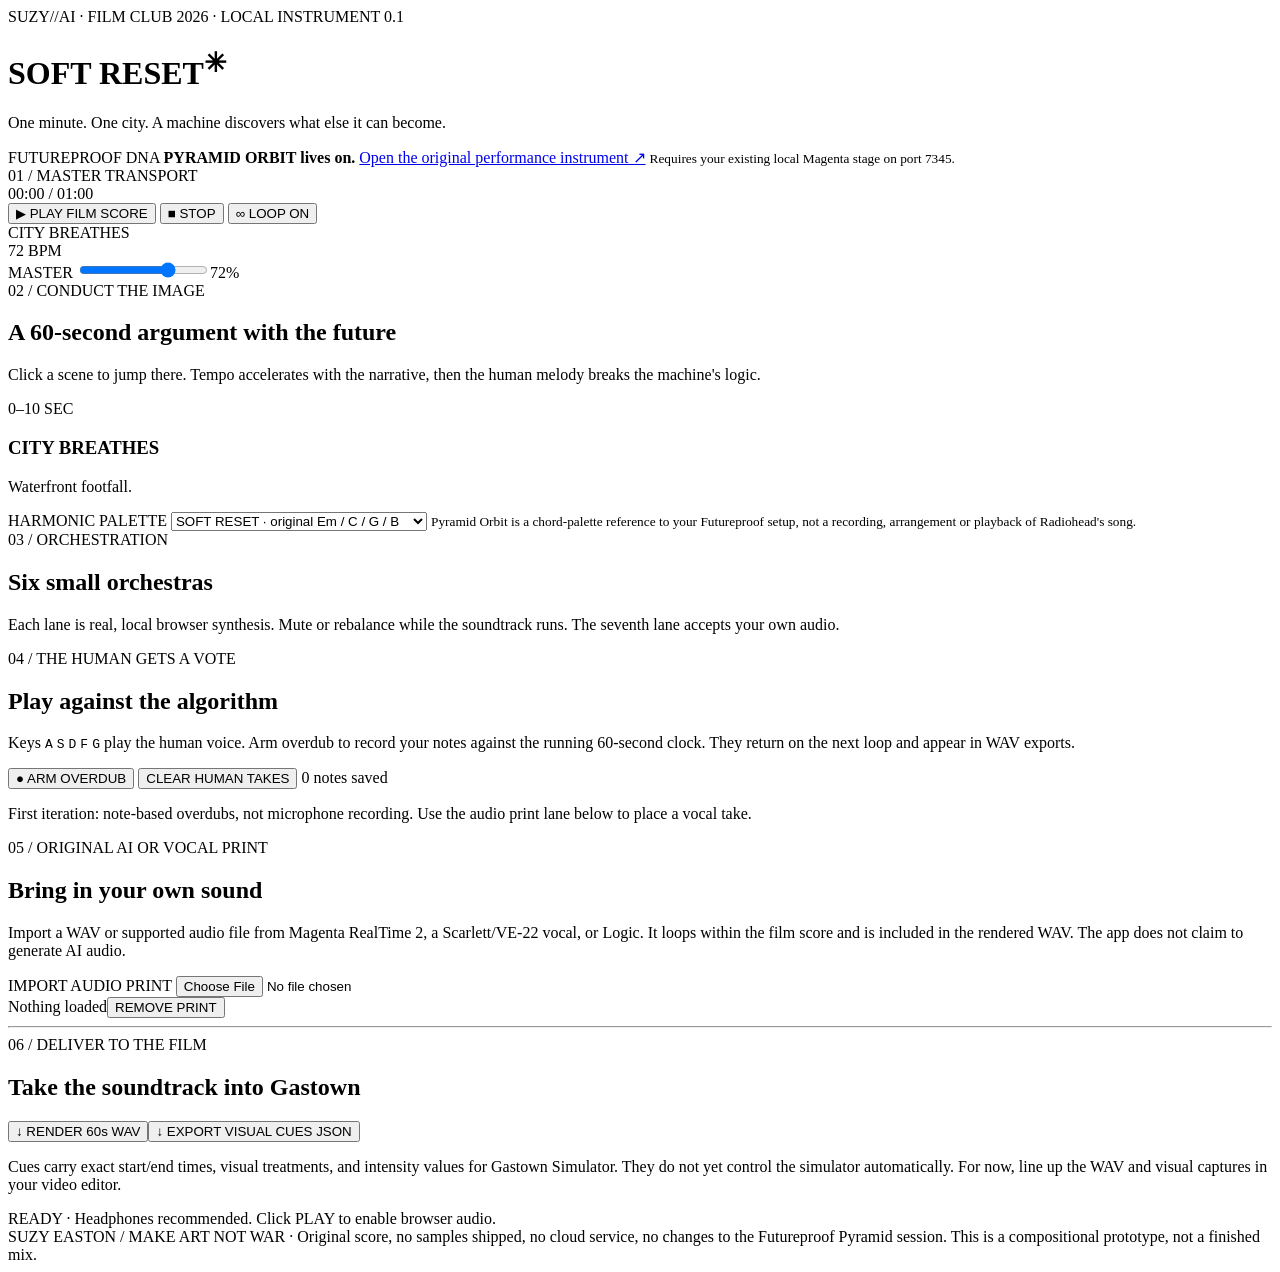
==== performance/film-club-2026/index.html @ c1063552 "feat(film-club): add Pyramid-inspired orchestration and film cue interface" ====
<!doctype html>
<html lang="en">
<head>
<meta charset="utf-8">
<meta name="viewport" content="width=device-width,initial-scale=1">
<meta name="theme-color" content="#17141f">
<title>SOFT RESET // SUZY//AI Film Club instrument</title>
<link rel="stylesheet" href="./style.css">
<script src="./score.js" defer></script>
<script src="./audio.js" defer></script>
<script src="./app.js" defer></script>
</head>
<body>
<main>
  <header class="mast">
    <div>
      <div class="eyebrow">SUZY//AI · FILM CLUB 2026 · LOCAL INSTRUMENT 0.1</div>
      <h1>SOFT <span>RESET</span><sup>✳</sup></h1>
      <p class="lead">One minute. One city. A machine discovers what else it can become.</p>
    </div>
    <div class="reference">
      <span class="eyebrow">FUTUREPROOF DNA</span>
      <strong>PYRAMID ORBIT lives on.</strong>
      <a href="http://127.0.0.1:7345/toaster/live" target="_blank" rel="noopener noreferrer">Open the original performance instrument ↗</a>
      <small>Requires your existing local Magenta stage on port 7345.</small>
    </div>
  </header>

  <section class="transport" aria-label="Transport">
    <div class="transport-top">
      <div><div class="eyebrow">01 / MASTER TRANSPORT</div><div class="time" id="timecode" aria-live="off">00:00 <span>/ 01:00</span></div></div>
      <div class="controls">
        <button id="play" class="primary" type="button">▶ PLAY FILM SCORE</button>
        <button id="stop" type="button">■ STOP</button>
        <button id="loop" class="on" aria-pressed="true" type="button">∞ LOOP ON</button>
      </div>
    </div>
    <div id="ruler" class="ruler" role="progressbar" aria-valuemin="0" aria-valuemax="60" aria-valuenow="0" aria-label="Song position"><div id="progress"></div></div>
    <div class="transport-bottom">
      <div id="nowScene" class="stage-name">CITY BREATHES</div>
      <div id="bpm" class="mono">72 BPM</div>
      <label class="vol">MASTER <input id="master" type="range" min="0" max="100" value="72"><output id="masterRead">72%</output></label>
    </div>
  </section>

  <section class="split">
    <div class="panel">
      <div class="eyebrow">02 / CONDUCT THE IMAGE</div>
      <h2>A 60-second argument with the future</h2>
      <p class="caption">Click a scene to jump there. Tempo accelerates with the narrative, then the human melody breaks the machine's logic.</p>
      <div id="scenes" class="scenes"></div>
      <div class="scene-readout">
        <div id="cueIndex" class="eyebrow">0–10 SEC</div>
        <h3 id="cueTitle">CITY BREATHES</h3>
        <p id="cueDescription">Waterfront footfall.</p>
      </div>
      <div class="palette">
        <label for="palette">HARMONIC PALETTE</label>
        <select id="palette">
          <option value="soft-reset">SOFT RESET · original Em / C / G / B</option>
          <option value="pyramid-orbit">PYRAMID ORBIT · F♯ / Gmaj7 / A6 / F♯</option>
        </select>
        <small>Pyramid Orbit is a chord-palette reference to your Futureproof setup, not a recording, arrangement or playback of Radiohead's song.</small>
      </div>
    </div>

    <div class="panel">
      <div class="eyebrow">03 / ORCHESTRATION</div>
      <h2>Six small orchestras</h2>
      <p class="caption">Each lane is real, local browser synthesis. Mute or rebalance while the soundtrack runs. The seventh lane accepts your own audio.</p>
      <div id="tracks" class="tracks"></div>
    </div>
  </section>

  <section class="split lower">
    <div class="panel">
      <div class="eyebrow">04 / THE HUMAN GETS A VOTE</div>
      <h2>Play against the algorithm</h2>
      <p class="caption">Keys <kbd>A</kbd> <kbd>S</kbd> <kbd>D</kbd> <kbd>F</kbd> <kbd>G</kbd> play the human voice. Arm overdub to record your notes against the running 60-second clock. They return on the next loop and appear in WAV exports.</p>
      <div id="pads" class="pads"></div>
      <div class="action-row">
        <button id="overdub" type="button" aria-pressed="false">● ARM OVERDUB</button>
        <button id="clearOverdub" type="button">CLEAR HUMAN TAKES</button>
        <span id="takeCount" class="mono">0 notes saved</span>
      </div>
      <p class="caption">First iteration: note-based overdubs, not microphone recording. Use the audio print lane below to place a vocal take.</p>
    </div>

    <div class="panel">
      <div class="eyebrow">05 / ORIGINAL AI OR VOCAL PRINT</div>
      <h2>Bring in your own sound</h2>
      <p class="caption">Import a WAV or supported audio file from Magenta RealTime 2, a Scarlett/VE-22 vocal, or Logic. It loops within the film score and is included in the rendered WAV. The app does not claim to generate AI audio.</p>
      <label class="upload" for="audioFile">IMPORT AUDIO PRINT <input id="audioFile" type="file" accept="audio/*,.wav,.aif,.aiff,.m4a,.mp3"></label>
      <div class="print-state"><span id="fileName">Nothing loaded</span><button id="clearAudio" type="button">REMOVE PRINT</button></div>
      <hr>
      <div class="eyebrow">06 / DELIVER TO THE FILM</div>
      <h2>Take the soundtrack into Gastown</h2>
      <div class="action-row"><button id="exportWav" class="primary" type="button">↓ RENDER 60s WAV</button><button id="exportCues" type="button">↓ EXPORT VISUAL CUES JSON</button></div>
      <p class="caption">Cues carry exact start/end times, visual treatments, and intensity values for Gastown Simulator. They do not yet control the simulator automatically. For now, line up the WAV and visual captures in your video editor.</p>
    </div>
  </section>
  <div id="status" class="status" role="status" aria-live="polite">READY · Headphones recommended. Click PLAY to enable browser audio.</div>
  <footer>SUZY EASTON / MAKE ART NOT WAR · Original score, no samples shipped, no cloud service, no changes to the Futureproof Pyramid session. This is a compositional prototype, not a finished mix.</footer>
</main>
</body>
</html>
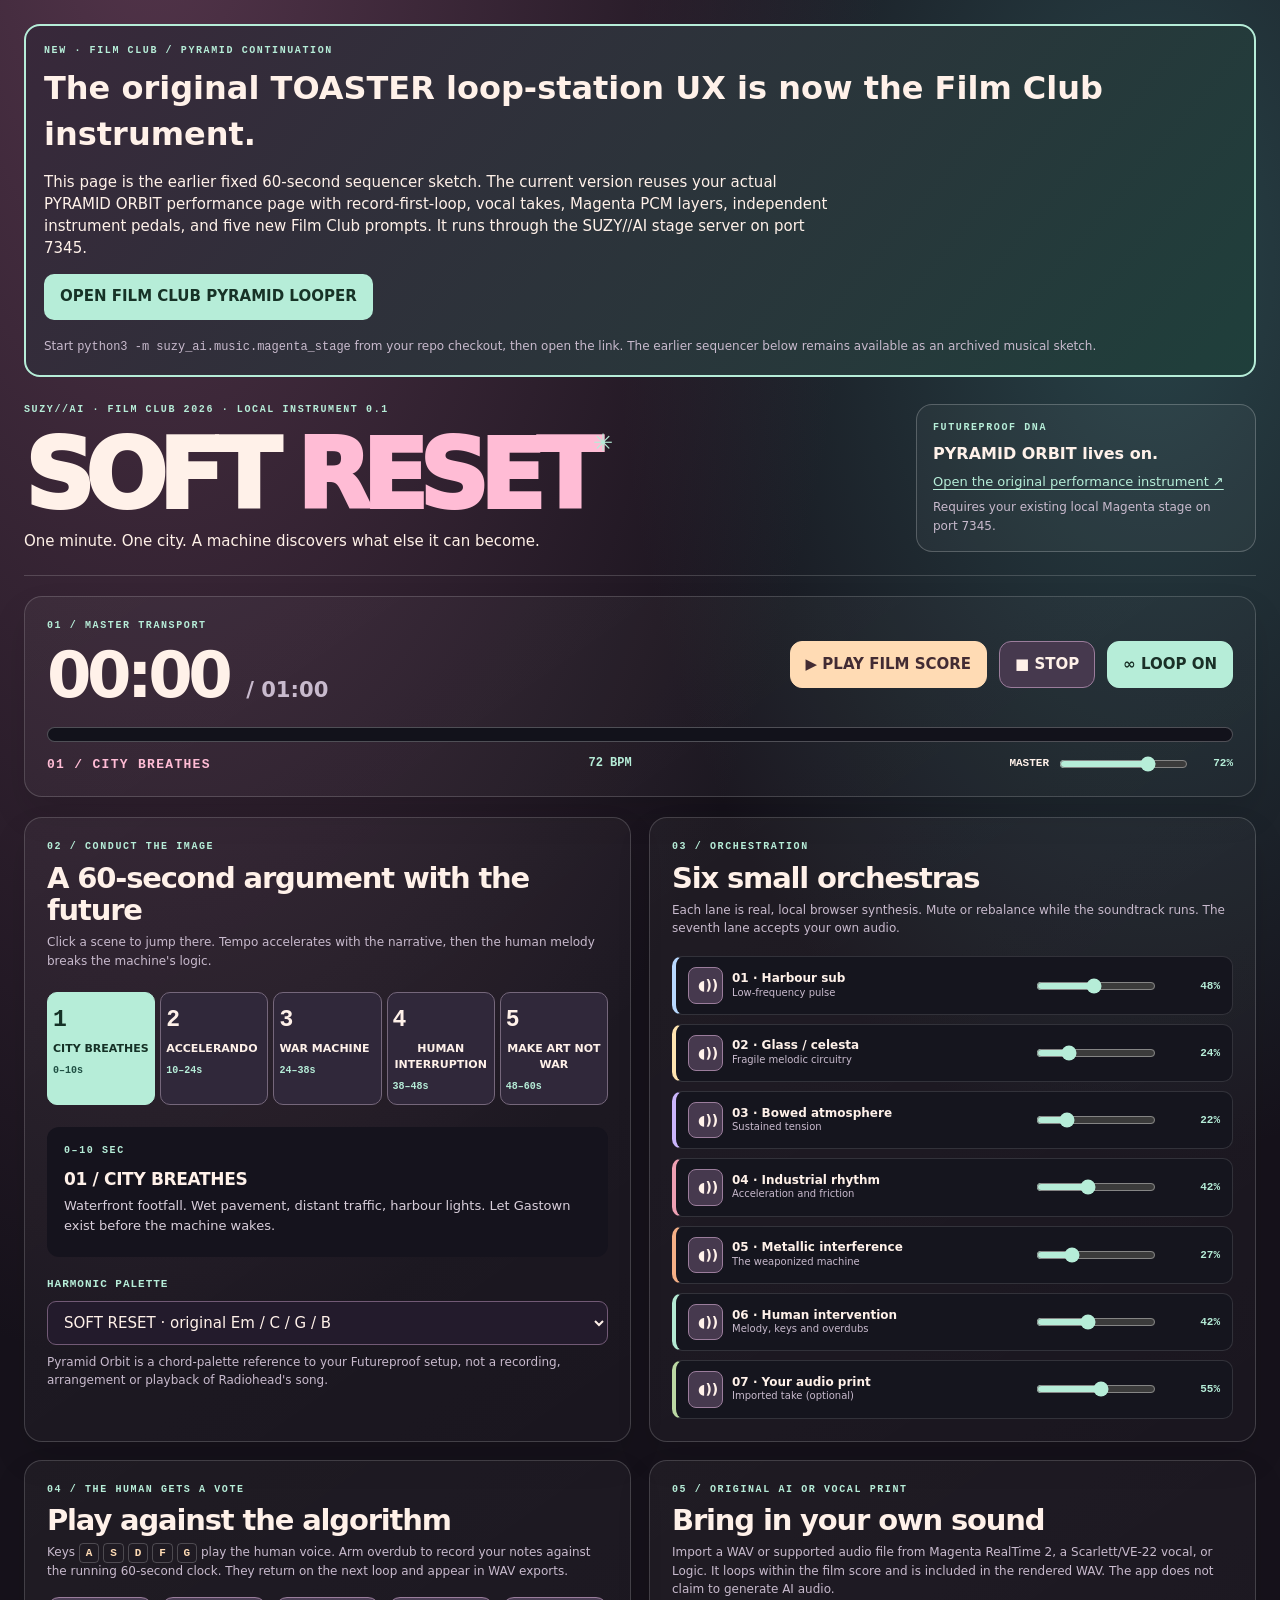
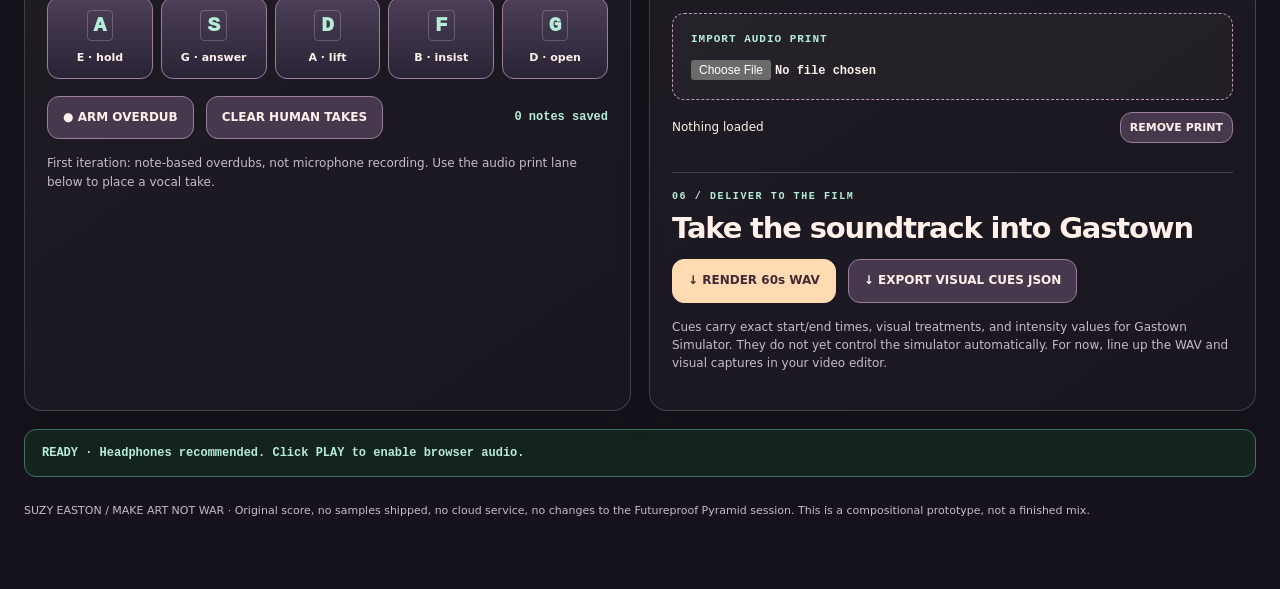
==== commit 6beace54: "docs(film-club): point old static sequencer to the original live-loop Film Club experience" ====
--- a/performance/film-club-2026/index.html
+++ b/performance/film-club-2026/index.html
@@ -12,6 +12,13 @@
 </head>
 <body>
 <main>
+<section aria-label="New Film Club Pyramid looper" style="border:2px solid #b6edd8;border-radius:16px;background:linear-gradient(130deg,#38283a,#1f3f3b);padding:18px;margin-bottom:18px">
+  <div class="eyebrow">NEW · FILM CLUB / PYRAMID CONTINUATION</div>
+  <h2 style="font-size:clamp(22px,3vw,32px);margin:6px 0">The original TOASTER loop-station UX is now the Film Club instrument.</h2>
+  <p style="max-width:800px">This page is the earlier fixed 60-second sequencer sketch. The current version reuses your actual PYRAMID ORBIT performance page with record-first-loop, vocal takes, Magenta PCM layers, independent instrument pedals, and five new Film Club prompts. It runs through the SUZY//AI stage server on port 7345.</p>
+  <p><a href="http://127.0.0.1:7345/film-club/soft-reset/" style="display:inline-block;background:#b6edd8;color:#173327;border-radius:10px;padding:12px 16px;font-weight:900;text-decoration:none">OPEN FILM CLUB PYRAMID LOOPER</a></p>
+  <small>Start <code>python3 -m suzy_ai.music.magenta_stage</code> from your repo checkout, then open the link. The earlier sequencer below remains available as an archived musical sketch.</small>
+</section>
   <header class="mast">
     <div>
       <div class="eyebrow">SUZY//AI · FILM CLUB 2026 · LOCAL INSTRUMENT 0.1</div>
--- a/performance/film-club-2026/style.css
+++ b/performance/film-club-2026/style.css
@@ -0,0 +1,10 @@
+:root{color-scheme:dark;--bg:#16121b;--ink:#fff1e9;--muted:#c8bacd;--edge:#725a76;--pink:#ffbcd5;--mint:#b6edd8;--peach:#ffdbb4;--panel:#231d2b}
+*{box-sizing:border-box}html{scroll-behavior:smooth}body{margin:0;background:radial-gradient(ellipse at 12% -7%,#54354b 0,transparent 46%),radial-gradient(ellipse at 90% 12%,#284348 0,transparent 33%),var(--bg);color:var(--ink);font:15px/1.45 system-ui,-apple-system,BlinkMacSystemFont,"Segoe UI",sans-serif}
+main{max-width:1360px;margin:0 auto;padding:24px 24px 70px}button,input,select{font:inherit}button{padding:12px 15px;background:#46394e;border:1px solid #9b7d9c;color:var(--ink);border-radius:12px;font-weight:780;cursor:pointer;transition:background .12s,transform .12s}button:hover:not(:disabled){background:#624b67}button:active:not(:disabled){transform:translateY(1px)}button:disabled{opacity:.55;cursor:not-allowed}button:focus-visible,a:focus-visible,input:focus-visible,select:focus-visible{outline:3px solid var(--mint);outline-offset:3px}button.on,button[aria-pressed="true"]{background:var(--mint);color:#1a3027;border-color:var(--mint)}button.primary{background:var(--peach);color:#422b33;border-color:var(--peach)}button.primary:hover{background:#fff0d2}input[type=range]{accent-color:var(--mint);width:100%}a{color:var(--mint);text-underline-offset:3px}small,.caption{color:var(--muted);font-size:12px;line-height:1.52}.caption{margin:6px 0 15px}.eyebrow,.mono,label{font-family:ui-monospace,"SFMono-Regular",Consolas,monospace}.eyebrow{color:var(--mint);font-size:10px;letter-spacing:.16em;font-weight:900}.mono{color:var(--mint);font-size:12px;font-weight:800}
+.mast{display:flex;gap:32px;align-items:center;justify-content:space-between;padding:8px 0 22px;border-bottom:1px solid #ffffff2b}h1{font-size:clamp(43px,7.5vw,99px);letter-spacing:-.09em;line-height:.98;margin:12px 0 8px;font-weight:920}h1 span{color:var(--pink)}h1 sup{font:normal .25em ui-monospace,monospace;vertical-align:top;letter-spacing:0;color:var(--mint)}.lead{font-size:15px;margin:0;color:#fff1e8}.reference{background:#ffffff0a;border:1px solid #ffffff38;border-radius:16px;padding:16px;min-width:258px;max-width:340px;display:grid;gap:7px}.reference strong{font-size:16px}.reference a{font-size:13px}
+.transport,.panel{background:linear-gradient(145deg,#ffffff0b,#ffffff05);border:1px solid #ffffff2b;border-radius:18px;padding:22px;box-shadow:0 17px 35px #0000001a}.transport{margin:20px 0}.transport-top,.transport-bottom,.controls,.action-row{display:flex;gap:12px;align-items:center;justify-content:space-between;flex-wrap:wrap}.controls{justify-content:flex-end}.time{font-size:clamp(38px,5vw,64px);font-variant-numeric:tabular-nums;font-weight:850;letter-spacing:-.07em;line-height:1.1;margin-top:6px}.time span{font-size:.33em;color:var(--muted);letter-spacing:0}.ruler{height:15px;overflow:hidden;border:1px solid #ffffff42;border-radius:12px;background:#12121b;margin:17px 0 12px}.ruler>div{height:100%;background:linear-gradient(90deg,var(--mint),var(--peach),var(--pink));width:0%;transition:width .08s linear}.transport-bottom{font-size:12px}.stage-name{font:850 13px ui-monospace,monospace;letter-spacing:.1em;color:var(--pink)}.vol{display:flex;align-items:center;gap:8px;min-width:215px;font-weight:800;font-size:11px}.vol input{flex:1}.vol output{min-width:35px;text-align:right;color:var(--mint)}
+.split{display:grid;grid-template-columns:1fr 1fr;gap:18px;margin-top:18px}.panel h2{font-size:clamp(21px,2.4vw,29px);letter-spacing:-.04em;line-height:1.12;margin:7px 0}.panel h3{font-size:17px;letter-spacing:-.02em;margin:9px 0 4px}.scenes{display:grid;grid-template-columns:repeat(5,1fr);gap:5px;margin:22px 0}.scene{border-radius:10px;min-width:0;padding:14px 5px 12px;text-align:center;background:#30283a;border-color:#75677b;display:flex;flex-direction:column;gap:8px;font-size:11px}.scene .sec{font:800 10px ui-monospace,monospace;color:var(--mint)}.scene .number{font:900 23px ui-monospace,monospace}.scene.active{background:var(--mint);color:#153126;border-color:var(--mint)}.scene.active .sec{color:#205044}.scene-readout{background:#15131d;border-radius:12px;padding:17px;min-height:130px}.scene-readout p{font-size:13px;line-height:1.55;color:#d9cfdb;margin:0}.palette{display:grid;gap:8px;margin-top:20px}.palette label,.upload{font-size:11px;color:var(--mint);font-weight:850;letter-spacing:.09em}select{padding:11px 12px;background:#231b2c;border-radius:9px;color:var(--ink);border:1px solid var(--edge);max-width:100%}.tracks{display:grid;gap:9px;margin-top:19px}.track{display:grid;grid-template-columns:35px minmax(0,1fr) minmax(90px,120px) 57px;align-items:center;gap:9px;background:#15151e;border:1px solid #ffffff20;border-left:4px solid var(--accent);border-radius:10px;padding:10px 12px}.track button{font-size:14px;padding:7px 9px;min-width:35px;border-radius:8px}.track .track-title{font-size:12px;font-weight:800;line-height:1.2}.track .track-role{font-size:10px;color:var(--muted)}.track output{text-align:right;font:750 11px ui-monospace,monospace;color:var(--mint)}
+.pads{display:grid;grid-template-columns:repeat(5,1fr);gap:8px;margin:17px 0}.pad{display:grid;gap:7px;min-height:82px;place-items:center;background:linear-gradient(#4d4058,#292335);font-size:11px}.pad kbd{font-size:21px;color:var(--mint);font-weight:950}.pad:active,.pad.pressed{background:var(--pink);color:#3a2230}.pad:active kbd,.pad.pressed kbd{color:#3a2230}.action-row{justify-content:flex-start;margin:15px 0}.action-row button{font-size:12px}.action-row .mono{margin-left:auto}kbd{font:800 11px ui-monospace,monospace;color:var(--peach);border:1px solid #ffffff35;padding:3px 6px;border-radius:4px}.upload{display:block;padding:18px;border:1px dashed #be98bd;border-radius:12px;background:#ffffff08}.upload input{margin-top:12px;display:block;max-width:100%;font-size:12px;color:var(--ink)}.print-state{display:flex;align-items:center;justify-content:space-between;gap:12px;padding:12px 0;font-size:12px;word-break:break-word}.print-state button{font-size:11px;padding:7px 9px;flex-shrink:0}hr{border:0;border-top:1px solid #ffffff2d;margin:17px 0}.status{font:800 12px/1.5 ui-monospace,monospace;color:var(--mint);background:#16241f;border:1px solid #3b7369;border-radius:12px;padding:14px 17px;margin-top:18px}.status.error{color:#ffc4c6;border-color:#b45c75;background:#35222d}footer{margin-top:25px;color:var(--muted);font-size:11px;line-height:1.6}
+@media(max-width:930px){.split{grid-template-columns:1fr}.reference{max-width:none}.mast{align-items:flex-start}.controls{justify-content:flex-start}.track{grid-template-columns:35px minmax(0,1fr) 110px 55px}}
+@media(max-width:610px){main{padding:12px 12px 55px}.mast{display:block}.reference{margin-top:19px}.transport,.panel{padding:16px}.transport-top{align-items:flex-start}.controls{width:100%;justify-content:flex-start}.controls button{flex:1;min-width:110px;font-size:12px;padding:11px 7px}.scenes{gap:4px}.scene{padding:10px 3px;font-size:9px}.scene .number{font-size:18px}.track{grid-template-columns:30px minmax(0,1fr) 75px 39px;gap:6px;padding:9px 7px}.track output{font-size:10px}.track .track-title{font-size:10px}.track .track-role{font-size:9px}.pads{gap:4px}.pad{min-height:70px;padding:8px 2px}.pad kbd{font-size:19px}.vol{width:100%}}
+@media(prefers-reduced-motion:reduce){*{scroll-behavior:auto!important;transition:none!important}}
